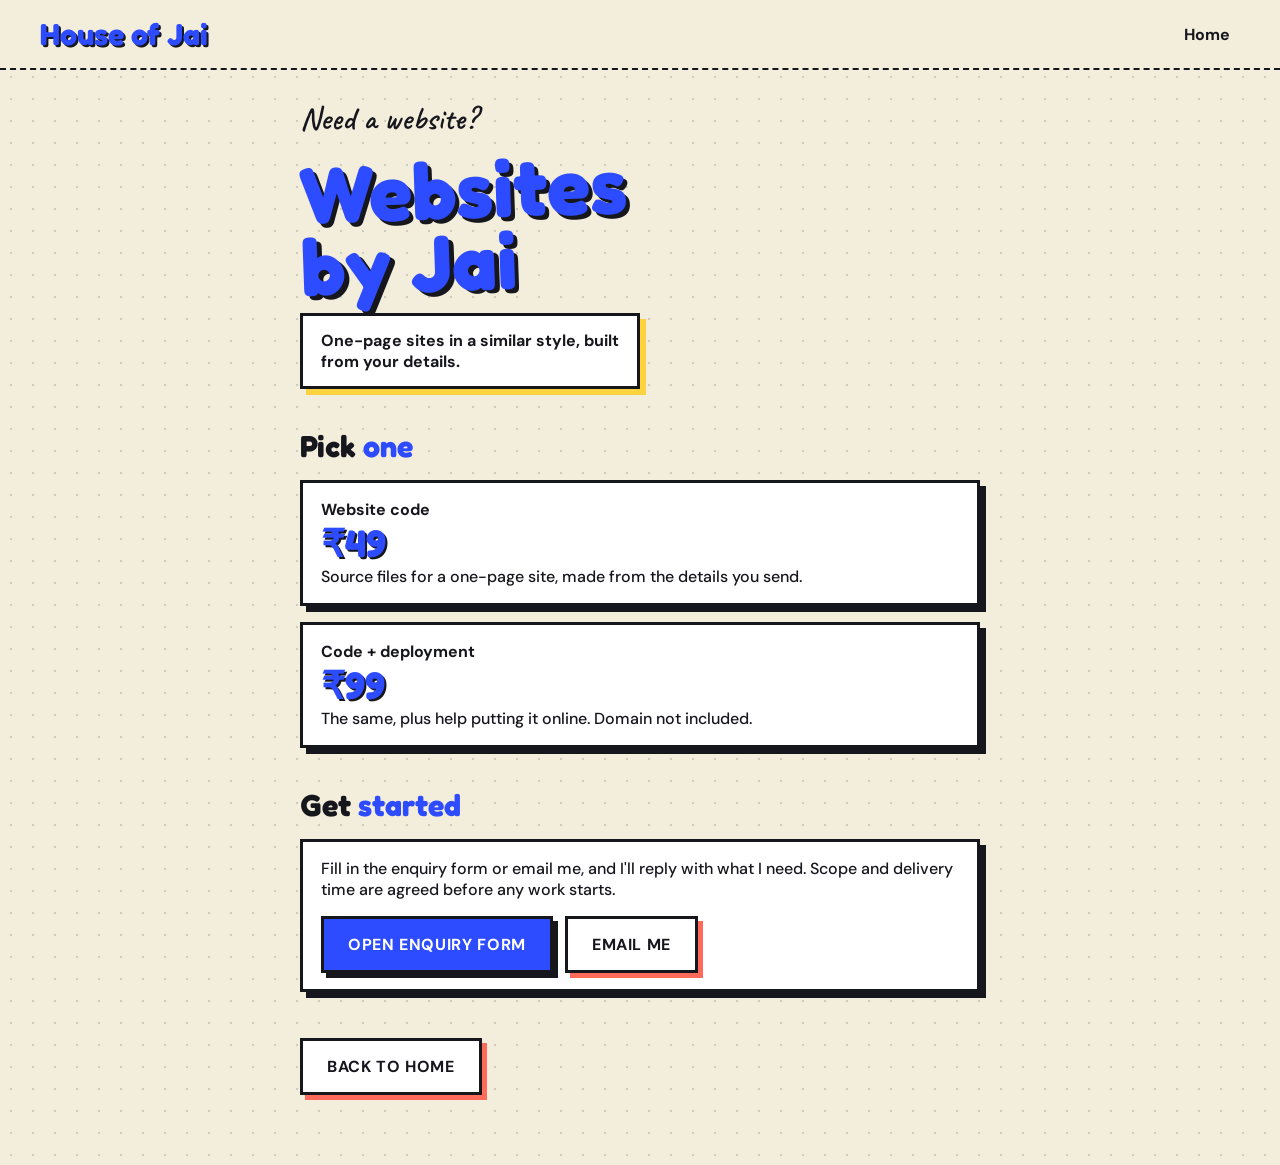
==== websites.html @ 2e7a486b "Update websites.html" ====
<!doctype html><html lang="en"><head><meta charset="utf-8"><meta name="viewport" content="width=device-width,initial-scale=1"><title>Websites by Jai - House of Jai</title><link rel="stylesheet" href="5-festival-v3.css"><meta name="description" content="One-page websites by Jai Pandey: website code or code plus deployment.">
<style>.sv{max-width:720px;margin:0 auto;padding:28px 20px 70px}.sv h1{font-family:Fredoka,sans-serif;font-weight:700;font-size:clamp(2.8rem,13vw,5rem);line-height:.9;color:var(--blue);text-shadow:4px 4px 0 var(--ink);transform:rotate(-2deg);margin:8px 0 22px}
.sv h2{font-family:Fredoka,sans-serif;font-weight:700;font-size:1.9rem;margin:38px 0 14px}.sv h2 span{color:var(--blue)}
.bx{background:#fff;border:3px solid var(--ink);box-shadow:6px 6px 0 var(--ink);padding:16px 18px;margin:16px 0}.pr{font-family:Fredoka,sans-serif;font-weight:700;font-size:2.4rem;color:var(--blue);text-shadow:2px 2px 0 var(--ink)}
.wn{background:var(--yellow);border:3px solid var(--ink);box-shadow:5px 5px 0 var(--ink);padding:12px 14px;font-weight:700;margin:0 0 20px}
.st{display:flex;gap:12px;margin:12px 0}.st i{flex:none;width:34px;height:34px;border:3px solid var(--ink);background:var(--mint);border-radius:50%;display:grid;place-items:center;font-style:normal;font-weight:700}
.off{display:block;text-align:center;font-weight:700;text-transform:uppercase;letter-spacing:.04em;padding:15px;border:3px solid var(--ink);background:#fff;box-shadow:5px 5px 0 var(--coral);opacity:.6;margin-top:14px}
.qr{text-align:center}.qr img{width:240px;max-width:80%;border:3px solid var(--ink);box-shadow:6px 6px 0 var(--coral)}.f{display:block;font-weight:700;margin:12px 0 4px}.in{border:3px solid var(--ink);background:#eee;min-height:46px}</style></head>
<body><div class="pf"><div class="pf-top"><span class="pf-logo">House of Jai</span><nav><a class="pf-navlink" href="index.html" style="text-decoration:none;display:inline-flex;align-items:center">Home</a></nav></div>
<main class="sv">
<div class="pf-hand">Need a website?</div><h1>Websites<br>by Jai</h1><div class="pf-chip">One-page sites in a similar style, built from your details.</div>
<h2>Pick <span>one</span></h2><div class="bx"><b>Website code</b><div class="pr">₹49</div>Source files for a one-page site, made from the details you send.</div><div class="bx"><b>Code + deployment</b><div class="pr">₹99</div>The same, plus help putting it online. Domain not included.</div>
<h2>Get <span>started</span></h2><div class="bx"><p style="margin:0">Fill in the enquiry form or email me, and I'll reply with what I need. Scope and delivery time are agreed before any work starts.</p><a class="pf-btn pf-solid" style="display:inline-block;text-decoration:none;margin-top:16px;margin-right:12px" href="https://docs.google.com/forms/d/e/1FAIpQLSc2fvC5vgpToCwSzCBA6NdEPaqjrE89Wc6Fj9NbVE1TQpoCww/viewform" target="_blank" rel="noopener noreferrer">Open enquiry form</a><a class="pf-btn pf-ghost" style="display:inline-block;text-decoration:none;margin-top:16px" href="mailto:jaipandey028@gmail.com?subject=Website%20enquiry">Email me</a></div>
<a class="pf-btn pf-ghost" style="display:inline-block;text-decoration:none;margin-top:30px" href="index.html">Back to home</a></main></div></body></html>
---- 5-festival-v3.css ----
@font-face{font-family:Caveat;font-weight:600;font-style:normal;font-display:swap;src:url("./assets/Caveat-600-P25GCNZB.woff2") format("woff2")}@font-face{font-family:DM Sans;font-weight:500;font-style:normal;font-display:swap;src:url("./assets/DMSans-500-X7UMQEPN.woff2") format("woff2")}@font-face{font-family:DM Sans;font-weight:700;font-style:normal;font-display:swap;src:url("./assets/DMSans-700-X7UMQEPN.woff2") format("woff2")}@font-face{font-family:Fredoka;font-weight:700;font-style:normal;font-display:swap;src:url("./assets/Fredoka-700-457OFEIL.woff2") format("woff2")}html,body,#root{margin:0;min-height:100%}:root{--cream:#f3eddc;--ink:#16161d;--blue:#2d4bff;--yellow:#ffd23f;--coral:#ff6b5a;--mint:#7be0b0}body{background:var(--cream)}.pf{font-family:DM Sans,system-ui,sans-serif;font-weight:500;color:var(--ink);background-color:var(--cream);background-image:radial-gradient(rgba(22,22,29,.16) 1.2px,transparent 1.2px);background-size:22px 22px;min-height:100vh;overflow-x:hidden}.pf *{box-sizing:border-box}.pf h1,.pf h2,.pf h3,.pf p{margin:0}.pf-hand{font-family:Caveat,cursive;font-weight:600;font-size:2rem}.pf-top{position:sticky;top:0;z-index:5;display:flex;align-items:center;justify-content:space-between;gap:12px;padding:10px 18px;background:var(--cream);border-bottom:2px dashed var(--ink)}.pf-logo{font-family:Fredoka,sans-serif;font-weight:700;font-size:1.7rem;color:var(--blue);text-shadow:2px 2px 0 var(--ink);transform:rotate(-3deg)}.pf-top nav{display:flex;flex-wrap:wrap;gap:0}.pf-navlink{font:inherit;font-weight:700;background:none;border:0;padding:10px;border-radius:99px;cursor:pointer;color:var(--ink);min-height:44px;white-space:nowrap}.pf-navlink:hover{background:var(--ink);color:var(--cream)}.pf-hero{max-width:1040px;margin:0 auto;padding:48px 20px 64px;display:grid;gap:36px;align-items:center}.pf-name{font-family:Fredoka,sans-serif;font-weight:700;line-height:.86;font-size:clamp(3.4rem,15vw,7rem);color:var(--blue);text-shadow:4px 4px 0 var(--ink);transform:rotate(-3deg);margin:14px 0 26px;display:flex;flex-direction:column;letter-spacing:.01em}.pf-name span:last-child{margin-left:8%}.pf-chip{display:inline-block;background:#fff;border:3px solid var(--ink);box-shadow:6px 6px 0 var(--yellow);padding:14px 18px;font-weight:700;max-width:280px}.pf-cta{display:flex;flex-wrap:wrap;gap:18px;margin:48px 0 18px}.pf-btn{font:inherit;font-weight:700;text-transform:uppercase;letter-spacing:.04em;padding:15px 24px;min-height:48px;border:3px solid var(--ink);cursor:pointer;transition:transform .12s,box-shadow .12s;transform:rotate(-1.2deg)}.pf-solid{background:var(--blue);color:#fff;box-shadow:5px 5px 0 var(--ink)}.pf-ghost{background:#fff;color:var(--ink);box-shadow:5px 5px 0 var(--coral);transform:rotate(1deg)}.pf-btn:hover{transform:translate(-2px,-2px) rotate(0);box-shadow:8px 8px 0 var(--ink)}.pf-btn:focus-visible,.pf-navlink:focus-visible{outline:3px solid var(--coral);outline-offset:2px}.pf-small{font-size:1.5rem;margin-left:40px}.pf-photo-wrap{position:relative;justify-self:center;width:min(78vw,340px)}.pf-photo{background:#fff;padding:12px 12px 40px;border:3px solid var(--ink);box-shadow:10px 10px 0 var(--ink);transform:rotate(3deg)}.pf-photo-in{aspect-ratio:4/5;background:repeating-linear-gradient(45deg,var(--yellow) 0 14px,#ffe27a 14px 28px);display:flex;flex-direction:column;align-items:center;justify-content:center;gap:6px;border:2px solid var(--ink)}.pf-photo-in b{font-family:Fredoka,sans-serif;font-size:5rem;color:var(--ink)}.pf-photo-in span{font-family:Caveat,cursive;font-size:1.5rem}.pf-star{position:absolute;font-style:normal;font-size:3rem;color:var(--coral);text-shadow:2px 2px 0 var(--ink)}.s1{top:-22px;left:-18px}.s2{bottom:-14px;right:-16px;color:var(--blue)}.pf-sec{max-width:1040px;margin:0 auto;padding:56px 20px;scroll-margin-top:70px}.pf-h{font-family:Fredoka,sans-serif;font-weight:700;font-size:clamp(2.2rem,8vw,3.6rem);line-height:1;margin-bottom:48px;padding-bottom:6px;transform:rotate(-1.5deg)}.pf-h em{font-style:normal;color:var(--blue);text-shadow:2px 2px 0 var(--ink);margin-left:.3em}.pf-card{background:#fff;border:3px solid var(--ink);box-shadow:6px 6px 0 var(--ink);padding:22px}.pf-about p{font-size:1.1rem;line-height:1.6;margin-bottom:14px;max-width:62ch}.pf-facts{display:grid;gap:12px;margin-top:20px}.pf-facts div{background:var(--cream);border:2px dashed var(--ink);padding:12px 14px;display:flex;flex-direction:column;gap:2px}.pf-facts b{font-size:.8rem;text-transform:uppercase;letter-spacing:.08em;color:var(--blue)}.pf-roles{list-style:none;margin:0;padding:0;display:grid;gap:20px}.pf-role{display:flex;gap:18px;align-items:flex-start;transform:rotate(var(--tilt))}.pf-num{font-family:Fredoka,sans-serif;font-weight:700;font-size:2rem;color:var(--coral);text-shadow:2px 2px 0 var(--ink)}.pf-role h3{font-family:Fredoka,sans-serif;font-size:1.3rem}.pf-org{color:var(--blue);font-weight:700;margin-top:2px}.pf-role p+p{margin-top:8px;line-height:1.5}.pf-grid{display:grid;gap:22px}.pf-proj h3{font-family:Fredoka,sans-serif;font-size:1.6rem;margin:14px 0 8px}.pf-proj p{line-height:1.55}.pf-proj-top{display:flex;justify-content:space-between;gap:8px}.pf-tag,.pf-status{font-size:.78rem;font-weight:700;text-transform:uppercase;letter-spacing:.08em;border:2px solid var(--ink);padding:4px 10px;border-radius:99px;background:#fff}.c-blue{box-shadow:6px 6px 0 var(--blue)}.c-yellow{box-shadow:6px 6px 0 var(--yellow)}.c-coral{box-shadow:6px 6px 0 var(--coral)}.c-mint{box-shadow:6px 6px 0 var(--mint)}.pf-skills{list-style:none;padding:0;margin:0;display:flex;flex-wrap:wrap;gap:14px}.pf-skills li{background:#fff;border:3px solid var(--ink);padding:10px 16px;font-weight:700;box-shadow:4px 4px 0 var(--yellow);transform:rotate(var(--tilt))}.pf-skills li:nth-child(3n){box-shadow:4px 4px 0 var(--coral)}.pf-skills li:nth-child(3n+1){box-shadow:4px 4px 0 var(--blue)}.pf-foot{margin-top:40px;border-top:3px solid var(--ink);padding:56px 20px 36px;text-align:center;background-color:#fff;background-image:repeating-linear-gradient(135deg,rgba(45,75,255,.07) 0 12px,transparent 12px 24px);scroll-margin-top:60px}.pf-foot-title{font-family:Fredoka,sans-serif;font-weight:700;font-size:2rem;color:var(--blue);text-shadow:2px 2px 0 var(--ink);display:flex;flex-direction:column;align-items:center;gap:4px}.pf-foot-title .pf-hand{color:var(--ink);text-shadow:none;font-size:1.7rem}.pf-contact{display:flex;flex-wrap:wrap;justify-content:center;gap:12px;margin:26px 0}.pf-todo{border:2px dashed var(--coral);padding:10px 16px;border-radius:99px;background:var(--cream)}.pf-copy{font-size:.9rem}@media(min-width:800px){.pf-hero{grid-template-columns:1.15fr .85fr;padding-top:72px}.pf-facts{grid-template-columns:repeat(3,1fr)}.pf-grid{grid-template-columns:1fr 1fr}.pf-grid>:nth-child(3):last-child{grid-column:span 2}.pf-roles{grid-template-columns:1fr 1fr}.pf-top{padding:12px 40px}}@media(max-width:520px){.pf-top{padding:8px 12px}.pf-small{margin-left:0}}.pf .pf-sub{font-family:Fredoka,sans-serif;font-size:1.3rem;margin:48px 0 18px}.pf-when{font-size:.85rem;font-weight:700;color:var(--coral);margin:2px 0 8px;text-transform:uppercase;letter-spacing:.05em}.pf-gap{margin-top:26px}.pf-list{list-style:none;padding:0;margin:0;display:grid;gap:10px}.pf-list li{background:#fff;border:2px solid var(--ink);padding:10px 14px;line-height:1.4}@media(min-width:800px){.pf-list{grid-template-columns:1fr 1fr}}.pf-roles{grid-template-columns:1fr}@media(min-width:800px){.pf-roles{grid-template-columns:1fr 1fr}}.pf-chip{max-width:340px}.pf-photo-in{touch-action:none}.pf-drag{cursor:grab;touch-action:none;user-select:none;transition:transform .5s cubic-bezier(.3,1.6,.5,1)}.pf-drag.is-on{cursor:grabbing;transition:none;z-index:4}.pf-photo-wrap .pf-star{font-style:normal}.pf-star.pf-drag{position:absolute}.pf-star{animation:pf-wiggle 3s ease-in-out infinite}.s2{animation-delay:-1.4s}.pf-photo{animation:pf-float 5s ease-in-out infinite}.pf-hint{position:absolute;right:-6px;top:-34px;font-size:1.4rem;transform:rotate(8deg);margin:0;animation:pf-wiggle 2.4s ease-in-out infinite}.pf-name span{display:inline-block;animation:pf-pop .8s cubic-bezier(.3,1.6,.5,1) both}.pf-name span:last-child{animation-delay:.15s}.pf-hero-text>*{animation:pf-rise .7s ease both}.pf-hero-text>:nth-child(3){animation-delay:.25s}.pf-hero-text>:nth-child(4){animation-delay:.35s}.pf-hero-text>:nth-child(5){animation-delay:.45s}.pf-ticker{overflow:hidden;border-block:3px solid var(--ink);background:var(--yellow);transform:rotate(-1deg);margin:6px -10px}.pf-track{display:flex;width:max-content;animation:pf-scroll 34s linear infinite}.pf-track span{font-family:Fredoka,sans-serif;font-weight:700;font-size:1.15rem;padding:12px 22px;white-space:nowrap}.pf-track i{font-style:normal;color:var(--blue);margin-left:22px}.rv{opacity:0;transform:translateY(26px) scale(.98);transition:opacity .6s ease,transform .6s cubic-bezier(.2,.9,.3,1.2)}.rv.in{opacity:1;transform:none}.pf-role.rv.in,.pf-skills li.rv.in{transform:rotate(var(--tilt))}.pf-card{transition:opacity .6s ease,transform .25s ease,box-shadow .25s ease}.pf-proj.in:hover,.pf-role.in:hover{transform:translate(-3px,-3px) rotate(0);box-shadow:10px 10px 0 var(--ink)}.pf-skills li{transition:transform .2s}.pf-skills li.in:hover{transform:translateY(-4px) rotate(0)}@keyframes pf-float{0%,to{transform:rotate(3deg) translateY(0)}50%{transform:rotate(1.5deg) translateY(-12px)}}@keyframes pf-wiggle{0%,to{rotate:-8deg}50%{rotate:12deg}}@keyframes pf-pop{0%{opacity:0;transform:translateY(40px) scale(.8) rotate(-6deg)}to{opacity:1;transform:none}}@keyframes pf-rise{0%{opacity:0;transform:translateY(18px)}to{opacity:1;transform:none}}@keyframes pf-scroll{to{transform:translate(-50%)}}@media(prefers-reduced-motion:reduce){.pf *,.pf-track{animation:none!important;transition:none!important}.rv{opacity:1;transform:none}}.pf-links{display:flex;flex-direction:column;gap:8px;margin-top:14px;align-items:flex-start}.pf-link{display:inline-flex;align-items:center;gap:6px;min-height:44px;padding:8px 14px;font-weight:700;color:var(--ink);background:var(--yellow);border:2px solid var(--ink);box-shadow:3px 3px 0 var(--ink);text-decoration:none;transition:transform .15s,box-shadow .15s}.pf-link:hover{transform:translate(-2px,-2px);box-shadow:5px 5px 0 var(--ink)}.pf-link:focus-visible{outline:3px solid var(--coral);outline-offset:2px}.pf-link-pill{border-radius:99px}.pf-prog{position:fixed;top:0;left:0;right:0;height:5px;background:linear-gradient(90deg,var(--blue),var(--coral),var(--yellow));transform-origin:0 50%;z-index:20}.pf-blob{position:fixed;border-radius:50%;filter:blur(40px);opacity:.35;z-index:0;pointer-events:none;animation:pf-drift 14s ease-in-out infinite}.b1{width:320px;height:320px;background:var(--yellow);top:12%;left:-90px}.b2{width:380px;height:380px;background:#9aa9ff;bottom:6%;right:-120px;animation-delay:-6s}.pf-top,.pf-hero,.pf-sec,.pf-ticker,.pf-counts,.pf-foot{position:relative;z-index:1}.pf-top{position:sticky}@keyframes pf-drift{0%,to{transform:translate(0)}50%{transform:translate(40px,-50px)}}button.pf-logo{background:none;border:0;cursor:pointer;padding:6px 10px;min-height:44px}.pf-iam{font-family:Fredoka,sans-serif;font-weight:700;font-size:1.5rem;margin-top:18px;min-height:2em}.pf-typer{color:var(--blue);border-bottom:3px solid var(--yellow)}.pf-caret{display:inline-block;width:3px;height:1.1em;background:var(--ink);margin-left:3px;vertical-align:-3px;animation:pf-blink .8s steps(1) infinite}@keyframes pf-blink{50%{opacity:0}}.pf-counts{max-width:1040px;margin:36px auto 0;padding:0 20px;display:grid;grid-template-columns:1fr 1fr;gap:16px}.pf-count{background:#fff;border:3px solid var(--ink);box-shadow:5px 5px 0 var(--coral);padding:16px;text-align:center}.pf-count b{display:block;font-family:Fredoka,sans-serif;font-size:3rem;line-height:1;color:var(--blue);text-shadow:2px 2px 0 var(--ink)}.pf-count span{font-weight:700;font-size:.9rem}@media(min-width:800px){.pf-counts{grid-template-columns:repeat(4,1fr)}}.pf-proj{transition:transform .2s ease-out,box-shadow .25s ease,opacity .6s ease;will-change:transform}.pf-more{font:inherit;font-weight:700;background:none;border:0;padding:10px 0;min-height:44px;cursor:pointer;color:var(--blue);text-decoration:underline;text-underline-offset:4px}.pf-more span{display:inline-block;transition:transform .25s}.pf-more span.up{transform:rotate(180deg)}.pf-reveal{display:grid;grid-template-rows:0fr;transition:grid-template-rows .4s ease}.pf-reveal.open{grid-template-rows:1fr}.pf-reveal>ul{overflow:hidden;margin:0;padding:0 0 0 20px;line-height:1.55}.pf-reveal.open>ul{padding-bottom:8px}.pf-conf{position:fixed;z-index:30;font-style:normal;font-size:1.6rem;pointer-events:none;animation:pf-conf 1.1s ease-out forwards;text-shadow:1px 1px 0 var(--ink)}@keyframes pf-conf{to{transform:translate(var(--dx),var(--dy)) rotate(360deg);opacity:0}}.pf .pf-sub{position:relative}.pf-hero-text>:nth-child(6){animation-delay:.55s}.pf-hero-text>*{animation-duration:.5s}.pf-logo-img{width:48px;height:48px;object-fit:cover;border:2px solid var(--ink);border-radius:10px;background:#fff;flex:none}.pf-role{display:flex;gap:14px;align-items:flex-start}.pf-cert{display:flex;gap:10px;align-items:center}.pf-cert .pf-logo-img{width:36px;height:36px;border-radius:8px}.pf-proj-top{align-items:center;gap:10px}.pf-proj-top .pf-logo-img{margin-right:auto}.pf-logo,.pf-name,.pf-btn,.pf-ghost,.pf-photo,.pf-h,.pf-role,.pf-skills li,.pf-ticker,.pf-role.rv.in,.pf-skills li.rv.in{transform:none}.pf-name span:last-child{margin-left:0}.pf-ticker{margin:6px 0}.pf-btn:hover{transform:translateY(-2px)}.pf-proj.in:hover,.pf-role.in:hover{transform:translateY(-3px)}.pf-skills li.in:hover{transform:translateY(-4px)}.pf-photo{animation:pf-bob 4.5s ease-in-out infinite}@keyframes pf-bob{0%,to{transform:translateY(0)}50%{transform:translateY(-8px)}}.pf-hero{align-items:center;justify-items:stretch}.pf-photo-wrap{margin:10px auto 18px}.pf-role .pf-logo-img,.pf-cert .pf-logo-img,.pf-proj-top .pf-logo-img{align-self:flex-start}.pf-cert{align-items:center}.pf-hint{top:-30px;right:4px;transform:none}.pf-proj-top{flex-wrap:wrap;justify-content:flex-start}.pf-proj-top .pf-logo-img{margin-right:0}.pf-tag,.pf-status{white-space:nowrap}.pf-chat,.pf-meet{max-width:640px}.pf-meet{margin-top:26px;display:grid;gap:12px}.pf-chat-note{font-size:.9rem;color:#4a4a55;line-height:1.4}.pf-chat-log{height:240px;overflow-y:auto;display:flex;flex-direction:column;gap:10px;margin:14px 0;padding:4px}.pf-msg{max-width:88%;padding:10px 14px;border:2px solid var(--ink);line-height:1.45;overflow-wrap:anywhere}.pf-msg.bot{align-self:flex-start;background:var(--cream)}.pf-msg.me{align-self:flex-end;background:var(--yellow)}.pf-chips{display:flex;flex-wrap:wrap;gap:8px;margin-bottom:12px}.pf-chipbtn{font:inherit;font-weight:700;font-size:.85rem;min-height:44px;padding:8px 14px;border:2px solid var(--ink);border-radius:99px;background:#fff;cursor:pointer}.pf-chipbtn:hover{background:var(--ink);color:var(--cream)}.pf-chat-form{display:flex;gap:10px}.pf-chat-form input,.pf-meet input{font:inherit;min-height:48px;padding:10px 12px;border:3px solid var(--ink);background:#fff;width:100%;min-width:0}.pf-chat-form .pf-btn{flex:none}.pf-meet label{display:grid;gap:4px;font-weight:700;font-size:.9rem}.pf-draft{background:var(--cream);border:2px dashed var(--ink);padding:12px;line-height:1.5;user-select:all}.pf-chat input:focus-visible,.pf-meet input:focus-visible,.pf-chipbtn:focus-visible{outline:3px solid var(--coral);outline-offset:2px}.pf-photo-wrap{width:min(70vw,270px)}.pf-photo-in.pf-has-photo{aspect-ratio:1/1;background:#fff;display:block;padding:0;overflow:hidden}.pf-has-photo img{display:block;width:100%;height:100%;object-fit:cover}.pf-vall{margin-top:14px}.pf-vall summary{cursor:pointer;display:inline-block;font-weight:700;padding:10px 16px;border:3px solid #111;border-radius:999px;background:#ffd43b;box-shadow:3px 3px #111;list-style:none}.pf-vall summary::-webkit-details-marker{display:none}.pf-vall[open] summary{margin-bottom:14px}.pf-vall .c{display:none}.pf-vall[open] .c{display:inline}.pf-vall[open] .o{display:none}.pf-board{display:grid;grid-template-columns:1fr;gap:22px}@media(min-width:760px){.pf-board{grid-template-columns:1fr 1fr}}.pf-sgroup{border:3px solid var(--ink);padding:18px 18px 20px;background:#fff}.pf-sgroup h4{margin:0 0 14px;font-family:Fredoka,DM Sans,sans-serif;font-size:26px;line-height:1.1}.sg-blue{box-shadow:8px 8px 0 var(--blue)}.sg-yellow{box-shadow:8px 8px 0 var(--yellow)}.sg-coral{box-shadow:8px 8px 0 var(--coral)}.sg-mint{box-shadow:8px 8px 0 var(--mint)}.sg-blue h4{color:var(--blue)}.pf-chips{display:flex;flex-wrap:wrap;gap:10px}.pf-chip2{position:relative;font:inherit;font-weight:700;color:var(--ink);background:var(--cream);border:2.5px solid var(--ink);border-radius:999px;padding:9px 16px;cursor:pointer;min-height:44px;transition:transform .1s ease-out,background-color .1s ease-out,box-shadow .1s ease-out}.sg-blue .pf-chip2:hover,.sg-blue .pf-chip2:focus-visible{background:var(--blue);color:#fff}.sg-yellow .pf-chip2:hover,.sg-yellow .pf-chip2:focus-visible{background:var(--yellow)}.sg-coral .pf-chip2:hover,.sg-coral .pf-chip2:focus-visible{background:var(--coral)}.sg-mint .pf-chip2:hover,.sg-mint .pf-chip2:focus-visible{background:var(--mint)}.pf-chip2:hover,.pf-chip2:focus-visible{transform:translateY(-3px) scale(1.05);box-shadow:0 4px 0 var(--ink);outline:none}.pf-chip2:focus-visible{outline:3px solid var(--ink);outline-offset:2px}.pf-chip2:active{transform:translateY(0) scale(.97);box-shadow:none}.pf-chip2:before,.pf-chip2:after{content:"\2605";position:absolute;top:-10px;font-size:14px;opacity:0;pointer-events:none;color:var(--ink)}.pf-chip2:before{left:12px}.pf-chip2:after{right:12px}.pf-chip2:hover:before,.pf-chip2:hover:after{animation:pf-spark .45s ease-out 1}.pf-chip2.pop:before,.pf-chip2.pop:after{animation:pf-spark .45s ease-out 1}@keyframes pf-spark{0%{opacity:0;transform:translateY(6px) scale(.4) rotate(0)}25%{opacity:1}to{opacity:0;transform:translateY(-14px) scale(1.2) rotate(90deg)}}@media(prefers-reduced-motion:reduce){.pf .pf-chip2{transition:none!important}.pf .pf-chip2:hover,.pf .pf-chip2:focus-visible{transform:none;box-shadow:0 0 0 3px var(--ink)}.pf .pf-chip2:before,.pf .pf-chip2:after{display:none}}.pf-name{text-shadow:1px 1px 0 var(--ink),2px 2px 0 var(--ink),3px 3px 0 var(--ink),4px 4px 0 var(--ink),5px 5px 0 var(--ink),6px 6px 0 var(--ink),10px 14px 18px rgba(22,22,29,.35)}.pf-photo{animation:pf-bob 4.5s ease-in-out infinite;box-shadow:8px 8px 0 var(--ink),16px 20px 28px -8px #16161d73}@keyframes pf-bob{0%,to{translate:0 0}50%{translate:0 -8px}}.pf-card,.pf-sgroup{box-shadow:6px 6px 0 var(--ink),14px 18px 26px -10px #16161d59}.pf-sgroup.sg-blue{box-shadow:8px 8px 0 var(--blue),16px 20px 26px -10px #16161d59}.pf-sgroup.sg-yellow{box-shadow:8px 8px 0 var(--yellow),16px 20px 26px -10px #16161d59}.pf-sgroup.sg-coral{box-shadow:8px 8px 0 var(--coral),16px 20px 26px -10px #16161d59}.pf-sgroup.sg-mint{box-shadow:8px 8px 0 var(--mint),16px 20px 26px -10px #16161d59}.pf .pf-sgroup.rv.in,.pf .pf-role.rv.in,.pf .pf-about.rv.in{transform:perspective(900px) rotateX(var(--rx, 0deg)) rotateY(var(--ry, 0deg));transform-style:preserve-3d;transition:transform .12s ease-out,box-shadow .2s ease}.pf-chip2{box-shadow:0 3px 0 var(--ink);transform:translateZ(18px)}.pf-chip2:hover,.pf-chip2:focus-visible{transform:translateZ(40px) translateY(-4px) scale(1.07);box-shadow:0 8px 0 var(--ink),0 16px 18px -6px #16161d66}.pf-chip2:active{transform:translateZ(10px) translateY(2px) scale(.97);box-shadow:0 1px 0 var(--ink)}.pf-chip2:before,.pf-chip2:after{font-size:18px}@media(prefers-reduced-motion:reduce){.pf .pf-photo{animation:none}.pf .pf-chip2,.pf .pf-chip2:hover,.pf .pf-chip2:focus-visible,.pf .pf-chip2:active{transform:none}.pf .pf-sgroup.rv.in,.pf .pf-role.rv.in,.pf .pf-about.rv.in{transform:none}}.pf-chip2,.pf-sgroup h4{user-select:none;-webkit-user-select:none}:root[data-theme=diwali]{--cream:#fff1d1;--blue:#9b1c3b;--yellow:#ffb703;--coral:#ff7a1a;--mint:#1fb59a;--ink:#2a1209}:root[data-theme=diwali] .pf{background-image:radial-gradient(rgba(180,90,10,.2) 1.2px,transparent 1.2px),radial-gradient(ellipse at 85% 8%,rgba(255,183,3,.35),transparent 45%),radial-gradient(ellipse at 10% 40%,rgba(255,122,26,.18),transparent 50%);background-size:22px 22px,auto,auto}:root[data-theme=diwali] .pf-foot{background-image:repeating-linear-gradient(135deg,rgba(255,122,26,.12) 0 12px,transparent 12px 24px)}.pf-lights{display:flex;justify-content:space-between;padding:0 10px;height:26px;border-bottom:2px solid rgba(42,18,9,.25);background:linear-gradient(var(--cream),rgba(255,241,209,0));overflow:hidden}.pf-lights i{width:10px;height:14px;margin-top:4px;border-radius:50% 50% 55% 55%;background:var(--yellow);box-shadow:0 0 8px 3px #ffb703b3;animation:pf-bulb 3.6s ease-in-out infinite;position:relative}.pf-lights i:nth-child(3n){background:var(--coral);box-shadow:0 0 8px 3px #ff7a1a99}.pf-lights i:nth-child(3n+1){background:#ff4d6d;box-shadow:0 0 8px 3px #ff4d6d80}.pf-lights i:before{content:"";position:absolute;left:50%;top:-4px;width:4px;height:4px;margin-left:-2px;background:var(--ink)}@keyframes pf-bulb{0%,to{opacity:.78}50%{opacity:1}}.pf-diya{width:74px;height:auto;display:block;overflow:visible}.pf-diya.sm{width:52px}.pf-bowl{fill:#c2410c;stroke:var(--ink);stroke-width:3;stroke-linejoin:round}.pf-rim{fill:none;stroke:var(--yellow);stroke-width:3;stroke-linecap:round}.pf-flame{fill:var(--yellow);stroke:var(--ink);stroke-width:2.5;stroke-linejoin:round;transform-origin:32px 24px;animation:pf-flick 2.6s ease-in-out infinite}.pf-flame-in{fill:#fff6c9;transform-origin:32px 23px;animation:pf-flick 2.6s ease-in-out infinite}.pf-glow{fill:#ffb70359;filter:blur(5px);animation:pf-bulb 2.6s ease-in-out infinite}@keyframes pf-flick{0%,to{transform:scale(1) rotate(0)}35%{transform:scale(.96,1.05) rotate(-2deg)}70%{transform:scale(1.03,.97) rotate(2deg)}}.pf-diyas{position:absolute;left:-26px;bottom:-34px;display:flex;align-items:flex-end;gap:6px;z-index:3;pointer-events:none}.pf-foot-diyas{display:flex;justify-content:center;align-items:flex-end;gap:14px;margin-bottom:8px}.pf-shubh{color:#c2410c;margin:0 0 10px}@media(prefers-reduced-motion:reduce){.pf .pf-flame,.pf .pf-flame-in,.pf .pf-glow,.pf .pf-lights i{animation:none}}.pf-burger{display:none;width:48px;height:48px;padding:0;flex-direction:column;align-items:center;justify-content:center;gap:5px;background:var(--cream);border:3px solid var(--ink);border-radius:12px;box-shadow:3px 3px 0 var(--ink);cursor:pointer}.pf-burger i{display:block;width:22px;height:3px;border-radius:2px;background:var(--ink)}.pf-burger:focus-visible{outline:3px solid var(--coral);outline-offset:2px}@media(max-width:799px){.pf-burger{display:flex}.pf-top nav{display:none;position:absolute;top:calc(100% + 2px);right:12px;width:min(240px,calc(100vw - 24px));flex-direction:column;padding:8px;background:var(--cream);border:3px solid var(--ink);border-radius:14px;box-shadow:5px 5px 0 var(--ink)}.pf-top nav.open{display:flex}.pf-top nav .pf-navlink{text-align:left;border-radius:10px;padding:12px 14px;width:100%}}.pf .pf-top{z-index:30}.pf-lights{z-index:29}.pf .pf-hero-text .pf-hand{margin-bottom:18px}.pf .pf-hero-text .pf-name{margin:22px 0 44px}.pf .pf-hero-text .pf-chip{margin-bottom:8px}.pf .pf-hero-text .pf-iam{margin-top:36px;min-height:1.6em}.pf .pf-hero-text .pf-cta{margin:44px 0 18px;gap:20px}.pf-game{position:relative}.pf-gstar{position:absolute;z-index:3;font-style:normal;font-size:2.2rem;line-height:1;color:var(--gold, #f5b82e);text-shadow:2px 2px 0 var(--ink);transition:left 1.4s ease,top 1.4s ease;animation:pf-gfloat 3.4s ease-in-out infinite;pointer-events:none}@keyframes pf-gfloat{0%,to{margin-top:0}50%{margin-top:-8px}}.pf-plus{position:absolute;z-index:6;font-family:Fredoka,sans-serif;font-size:1.5rem;color:var(--ink);text-shadow:1px 1px 0 #fff;pointer-events:none;animation:pf-plusup .9s ease-out forwards}@keyframes pf-plusup{0%{opacity:1;transform:translateY(0)}to{opacity:0;transform:translateY(-46px)}}.pf-score{position:absolute;left:50%;bottom:-44px;transform:translate(-50%);margin:0;font-size:1.7rem;white-space:nowrap;background:#fff;border:3px solid var(--ink);border-radius:12px;box-shadow:3px 3px 0 var(--ink);padding:0 14px}.pf-photo-wrap{margin-bottom:56px}.pf-cookie{position:relative;z-index:2;max-width:1040px;margin:16px auto 0;width:calc(100% - 32px);display:flex;flex-wrap:wrap;align-items:center;gap:14px;padding:14px 18px;background:#fff;border:3px solid var(--ink);border-radius:14px;box-shadow:5px 5px 0 var(--ink)}.pf-cookie p{margin:0;flex:1 1 260px;line-height:1.45}.pf-cookie-btns{display:flex;gap:12px}.pf-cookie-btns .pf-btn{min-height:44px;padding:10px 20px}@media(prefers-reduced-motion:reduce){.pf .pf-gstar,.pf .pf-plus{animation:none;transition:none}}.pf .pf-score{left:auto;right:4px;transform:none;bottom:-46px}.pf .pf-catch{position:absolute;left:0;right:0;bottom:-84px;margin:0;text-align:center;font-size:1.25rem;opacity:.85}.pf .pf-photo-wrap{margin-bottom:92px}.pf .pf-cover{display:block;width:min(100%,240px);height:auto;aspect-ratio:2 / 3;margin:6px 0 16px;border:3px solid var(--ink);border-radius:6px;box-shadow:6px 6px 0 var(--ink),12px 14px 18px #2a12094d;background:#fff}.pf #books .pf-grid{align-items:start}.pf .pf-logo{font-size:1.45rem;white-space:nowrap;line-height:1.1}@media(min-width:800px){.pf .pf-logo{font-size:1.9rem}}@media(max-width:360px){.pf .pf-logo{font-size:1.2rem}}:root[data-theme=christmas]{--cream:#f5f9f4;--blue:#b3122a;--yellow:#f6c945;--coral:#1e7a46;--mint:#8ed1a0;--ink:#13261b}:root[data-theme=christmas] .pf{background-image:radial-gradient(rgba(30,122,70,.18) 1.2px,transparent 1.2px),radial-gradient(ellipse at 85% 8%,rgba(179,18,42,.14),transparent 45%),radial-gradient(ellipse at 10% 40%,rgba(30,122,70,.14),transparent 50%);background-size:22px 22px,auto,auto}:root[data-theme=christmas] .pf-foot{background-image:repeating-linear-gradient(135deg,#b3122a1a 0 12px,#1e7a461a 12px 24px)}:root[data-theme=christmas] .pf-lights i{background:#e63946;box-shadow:0 0 8px 3px #e6394699}:root[data-theme=christmas] .pf-lights i:nth-child(3n){background:#2fa05f;box-shadow:0 0 8px 3px #2fa05f99}:root[data-theme=christmas] .pf-lights i:nth-child(3n+1){background:var(--yellow);box-shadow:0 0 8px 3px #f6c945b3}:root[data-theme=christmas] .pf-shubh{color:#b3122a}.pf-tree{width:62px;height:auto;display:block;overflow:visible}.pf-tree.sm{width:44px}.pf-tleaf{fill:#1e7a46;stroke:var(--ink);stroke-width:2.5;stroke-linejoin:round}.pf-ttrunk{fill:#7a4a21;stroke:var(--ink);stroke-width:2.5}.pf-tstar{fill:var(--yellow);stroke:var(--ink);stroke-width:2;stroke-linejoin:round;animation:pf-bulb 2.6s ease-in-out infinite}.pf-tb1{fill:#e63946;stroke:var(--ink);stroke-width:1.5}.pf-tb2{fill:var(--yellow);stroke:var(--ink);stroke-width:1.5}.pf-snow{position:fixed;inset:0;z-index:40;pointer-events:none;overflow:hidden}.pf-snow i{position:absolute;top:-24px;font-style:normal;color:#fff;text-shadow:0 0 3px rgba(19,38,27,.55),0 0 1px rgba(19,38,27,.8);animation:pf-fall linear infinite;opacity:.9}@keyframes pf-fall{0%{transform:translateY(-6vh) translate(0) rotate(0)}50%{transform:translateY(55vh) translate(18px) rotate(180deg)}to{transform:translateY(112vh) translate(-8px) rotate(360deg)}}@media(prefers-reduced-motion:reduce){.pf .pf-snow i,.pf .pf-tstar{animation:none}.pf-snow i{top:10%}}:root[data-theme=birthday]{--cream:#fff6fb;--blue:#7a3cff;--yellow:#ffc233;--coral:#ff4d8d;--mint:#7fe0c3;--ink:#2a1233}:root[data-theme=birthday] .pf{background-image:radial-gradient(rgba(255,77,141,.18) 1.2px,transparent 1.2px),radial-gradient(ellipse at 85% 8%,rgba(122,60,255,.14),transparent 45%),radial-gradient(ellipse at 10% 40%,rgba(255,194,51,.18),transparent 50%);background-size:22px 22px,auto,auto}:root[data-theme=birthday] .pf-foot{background-image:repeating-linear-gradient(135deg,#ff4d8d1a 0 12px,#7a3cff1a 12px 24px)}:root[data-theme=birthday] .pf-lights i{background:#ff4d8d;box-shadow:0 0 8px 3px #ff4d8d8c}:root[data-theme=birthday] .pf-lights i:nth-child(3n){background:#3fa7ff;box-shadow:0 0 8px 3px #3fa7ff8c}:root[data-theme=birthday] .pf-lights i:nth-child(3n+1){background:var(--yellow);box-shadow:0 0 8px 3px #ffc233b3}:root[data-theme=birthday] .pf-shubh{color:#7a3cff}.pf-balloon{width:46px;height:auto;display:block;overflow:visible}.pf-balloon.sm{width:36px}.pf-confetti i{color:#ff4d8d;text-shadow:none;opacity:.95}.pf-confetti i:nth-child(4n+1){color:#ffc233}.pf-confetti i:nth-child(4n+2){color:#3fa7ff}.pf-confetti i:nth-child(4n+3){color:#7a3cff}.pf-confetti i{opacity:.8}@media(prefers-reduced-motion:reduce){.pf-confetti{display:none}}.hj-badge{position:fixed;right:max(12px,env(safe-area-inset-right));bottom:max(12px,env(safe-area-inset-bottom));z-index:40;display:inline-flex;align-items:center;justify-content:center;text-decoration:none;min-height:44px;padding:11px 18px;font-size:.85rem;transform:rotate(-1.2deg);transition:opacity .15s,transform .15s,box-shadow .15s}.hj-badge:hover{transform:rotate(-1.2deg) translate(2px,2px);box-shadow:3px 3px 0 var(--ink)}.hj-badge:focus-visible{outline:3px solid var(--yellow);outline-offset:3px}.hj-badge.hj-yield{opacity:0;pointer-events:none;transform:translateY(10px) rotate(-1.2deg)}@media print{.hj-badge{display:none}}
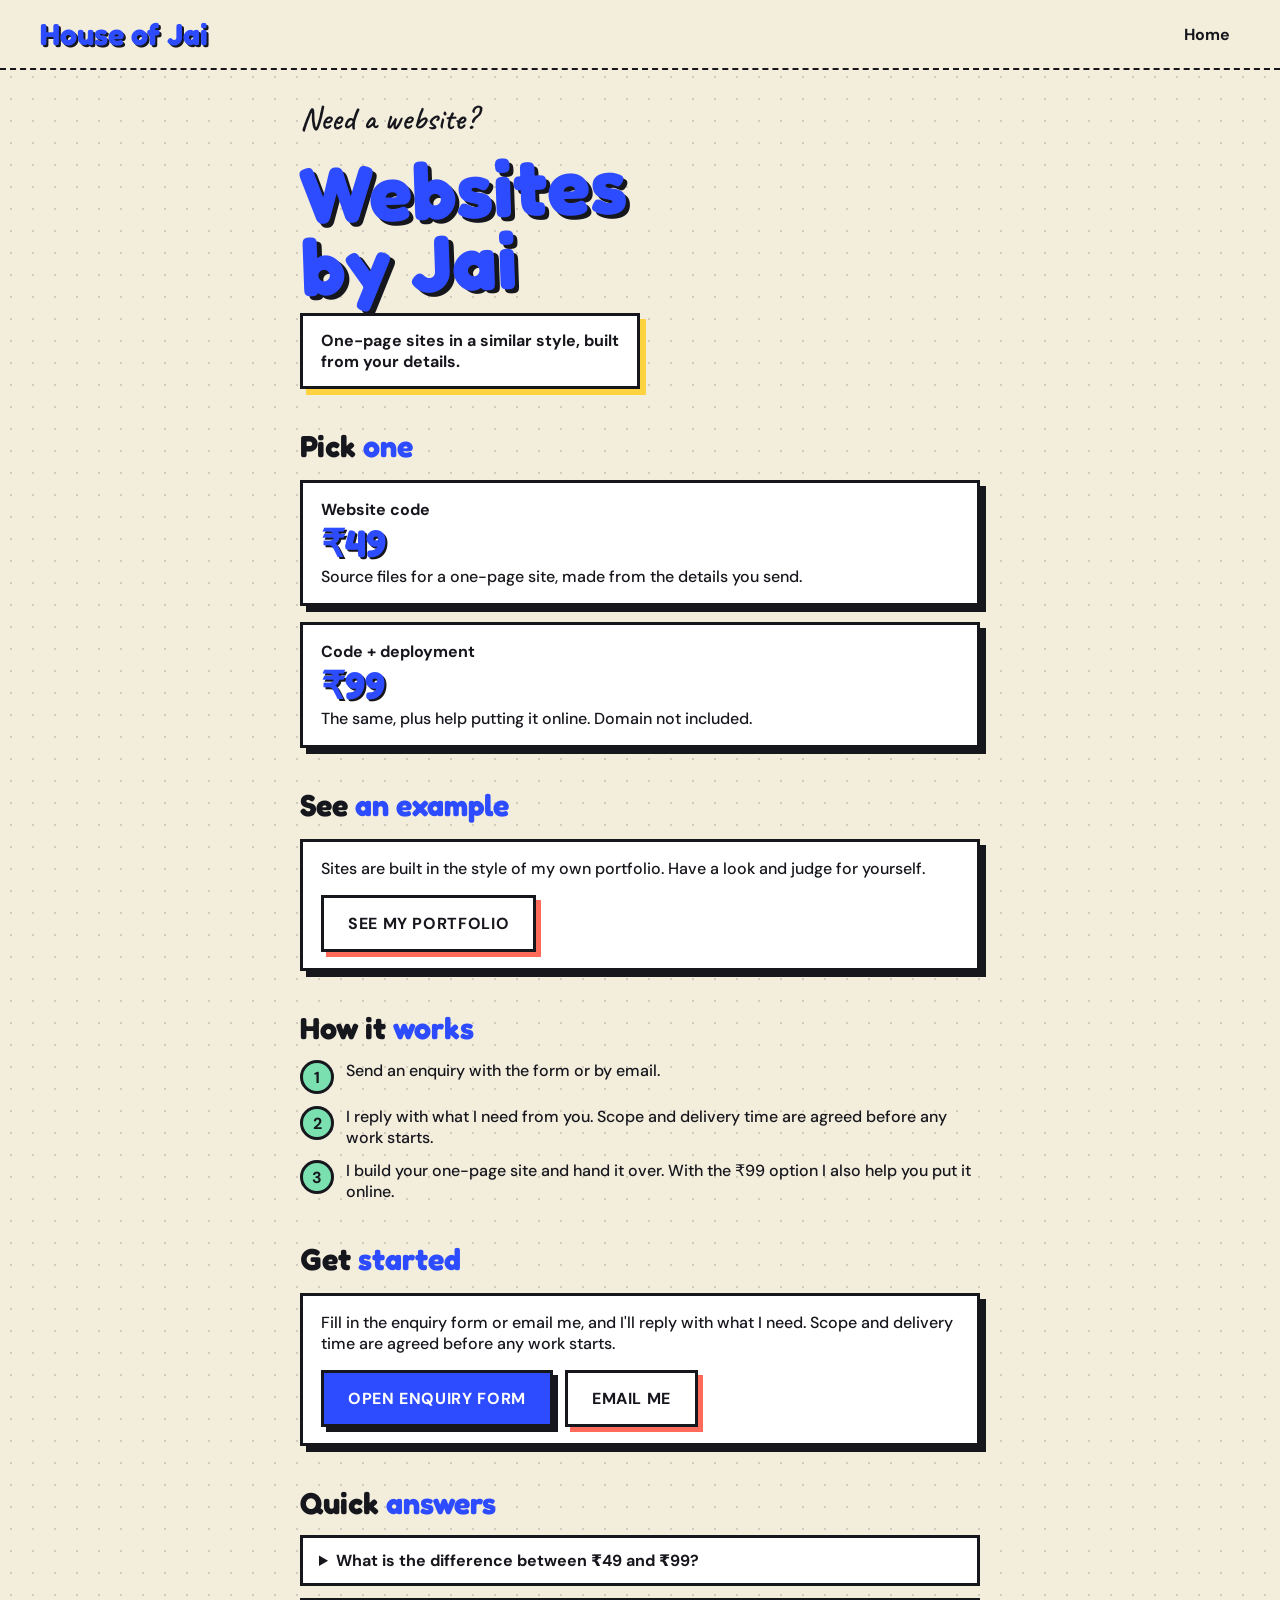
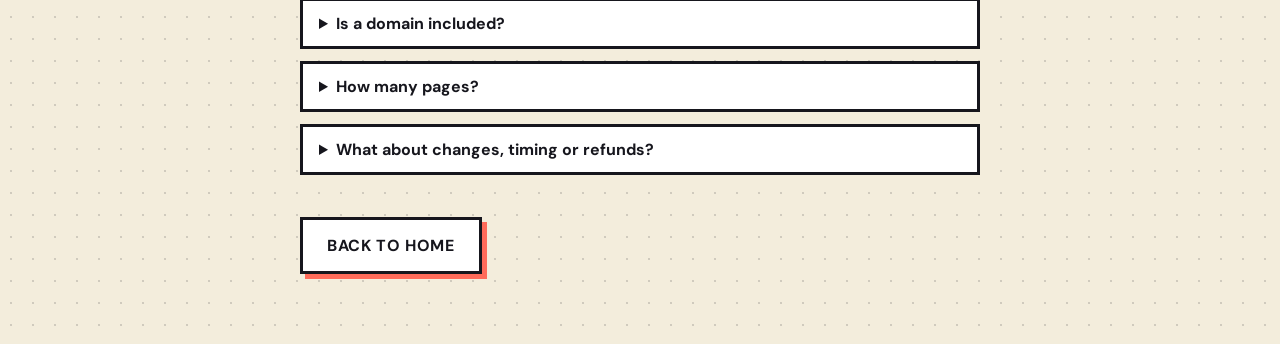
==== commit 9a72176e: "Update websites.html" ====
--- a/websites.html
+++ b/websites.html
@@ -1,14 +1,21 @@
-<!doctype html><html lang="en"><head><meta charset="utf-8"><meta name="viewport" content="width=device-width,initial-scale=1"><title>Websites by Jai - House of Jai</title><link rel="stylesheet" href="5-festival-v3.css"><meta name="description" content="One-page websites by Jai Pandey: website code or code plus deployment.">
+<!doctype html><html lang="en"><head><meta charset="utf-8"><meta name="viewport" content="width=device-width,initial-scale=1"><title>Websites by Jai - House of Jai</title><link rel="stylesheet" href="1-festival-v4.css"><meta name="description" content="One-page websites by Jai Pandey: website code or code plus deployment.">
 <style>.sv{max-width:720px;margin:0 auto;padding:28px 20px 70px}.sv h1{font-family:Fredoka,sans-serif;font-weight:700;font-size:clamp(2.8rem,13vw,5rem);line-height:.9;color:var(--blue);text-shadow:4px 4px 0 var(--ink);transform:rotate(-2deg);margin:8px 0 22px}
 .sv h2{font-family:Fredoka,sans-serif;font-weight:700;font-size:1.9rem;margin:38px 0 14px}.sv h2 span{color:var(--blue)}
 .bx{background:#fff;border:3px solid var(--ink);box-shadow:6px 6px 0 var(--ink);padding:16px 18px;margin:16px 0}.pr{font-family:Fredoka,sans-serif;font-weight:700;font-size:2.4rem;color:var(--blue);text-shadow:2px 2px 0 var(--ink)}
 .wn{background:var(--yellow);border:3px solid var(--ink);box-shadow:5px 5px 0 var(--ink);padding:12px 14px;font-weight:700;margin:0 0 20px}
 .st{display:flex;gap:12px;margin:12px 0}.st i{flex:none;width:34px;height:34px;border:3px solid var(--ink);background:var(--mint);border-radius:50%;display:grid;place-items:center;font-style:normal;font-weight:700}
 .off{display:block;text-align:center;font-weight:700;text-transform:uppercase;letter-spacing:.04em;padding:15px;border:3px solid var(--ink);background:#fff;box-shadow:5px 5px 0 var(--coral);opacity:.6;margin-top:14px}
-.qr{text-align:center}.qr img{width:240px;max-width:80%;border:3px solid var(--ink);box-shadow:6px 6px 0 var(--coral)}.f{display:block;font-weight:700;margin:12px 0 4px}.in{border:3px solid var(--ink);background:#eee;min-height:46px}</style></head>
+.qr{text-align:center}.qr img{width:240px;max-width:80%;border:3px solid var(--ink);box-shadow:6px 6px 0 var(--coral)}.f{display:block;font-weight:700;margin:12px 0 4px}.in{border:3px solid var(--ink);background:#eee;min-height:46px}.fq{border:3px solid var(--ink);background:#fff;margin:12px 0;padding:12px 16px}.fq summary{font-weight:700;cursor:pointer}.fq p{margin:10px 0 0}</style><link rel="icon" type="image/png" href="1-favicon.png"></head>
 <body><div class="pf"><div class="pf-top"><span class="pf-logo">House of Jai</span><nav><a class="pf-navlink" href="index.html" style="text-decoration:none;display:inline-flex;align-items:center">Home</a></nav></div>
 <main class="sv">
 <div class="pf-hand">Need a website?</div><h1>Websites<br>by Jai</h1><div class="pf-chip">One-page sites in a similar style, built from your details.</div>
 <h2>Pick <span>one</span></h2><div class="bx"><b>Website code</b><div class="pr">₹49</div>Source files for a one-page site, made from the details you send.</div><div class="bx"><b>Code + deployment</b><div class="pr">₹99</div>The same, plus help putting it online. Domain not included.</div>
+<h2>See <span>an example</span></h2><div class="bx"><p style="margin:0">Sites are built in the style of my own portfolio. Have a look and judge for yourself.</p><a class="pf-btn pf-ghost" style="display:inline-block;text-decoration:none;margin-top:16px" href="index.html">See my portfolio</a></div>
+<h2>How it <span>works</span></h2><div class="st"><i>1</i><div>Send an enquiry with the form or by email.</div></div><div class="st"><i>2</i><div>I reply with what I need from you. Scope and delivery time are agreed before any work starts.</div></div><div class="st"><i>3</i><div>I build your one-page site and hand it over. With the &#8377;99 option I also help you put it online.</div></div>
 <h2>Get <span>started</span></h2><div class="bx"><p style="margin:0">Fill in the enquiry form or email me, and I'll reply with what I need. Scope and delivery time are agreed before any work starts.</p><a class="pf-btn pf-solid" style="display:inline-block;text-decoration:none;margin-top:16px;margin-right:12px" href="https://docs.google.com/forms/d/e/1FAIpQLSc2fvC5vgpToCwSzCBA6NdEPaqjrE89Wc6Fj9NbVE1TQpoCww/viewform" target="_blank" rel="noopener noreferrer">Open enquiry form</a><a class="pf-btn pf-ghost" style="display:inline-block;text-decoration:none;margin-top:16px" href="mailto:jaipandey028@gmail.com?subject=Website%20enquiry">Email me</a></div>
+<h2>Quick <span>answers</span></h2>
+<details class="fq"><summary>What is the difference between &#8377;49 and &#8377;99?</summary><p>&#8377;49 is the source files. &#8377;99 is the same, plus help putting the site online.</p></details>
+<details class="fq"><summary>Is a domain included?</summary><p>No. Domain is not included in either option.</p></details>
+<details class="fq"><summary>How many pages?</summary><p>One page. These are one-page sites.</p></details>
+<details class="fq"><summary>What about changes, timing or refunds?</summary><p>Not listed on this page yet. Ask in your enquiry before any work starts.</p></details>
 <a class="pf-btn pf-ghost" style="display:inline-block;text-decoration:none;margin-top:30px" href="index.html">Back to home</a></main></div></body></html>
--- a/1-festival-v4.css
+++ b/1-festival-v4.css
@@ -0,0 +1 @@
+@font-face{font-family:Caveat;font-weight:600;font-style:normal;font-display:swap;src:url("./assets/Caveat-600-P25GCNZB.woff2") format("woff2")}@font-face{font-family:DM Sans;font-weight:500;font-style:normal;font-display:swap;src:url("./assets/DMSans-500-X7UMQEPN.woff2") format("woff2")}@font-face{font-family:DM Sans;font-weight:700;font-style:normal;font-display:swap;src:url("./assets/DMSans-700-X7UMQEPN.woff2") format("woff2")}@font-face{font-family:Fredoka;font-weight:700;font-style:normal;font-display:swap;src:url("./assets/Fredoka-700-457OFEIL.woff2") format("woff2")}html,body,#root{margin:0;min-height:100%}:root{--cream:#f3eddc;--ink:#16161d;--blue:#2d4bff;--yellow:#ffd23f;--coral:#ff6b5a;--mint:#7be0b0}body{background:var(--cream)}.pf{font-family:DM Sans,system-ui,sans-serif;font-weight:500;color:var(--ink);background-color:var(--cream);background-image:radial-gradient(rgba(22,22,29,.16) 1.2px,transparent 1.2px);background-size:22px 22px;min-height:100vh;overflow-x:hidden}.pf *{box-sizing:border-box}.pf h1,.pf h2,.pf h3,.pf p{margin:0}.pf-hand{font-family:Caveat,cursive;font-weight:600;font-size:2rem}.pf-top{position:sticky;top:0;z-index:5;display:flex;align-items:center;justify-content:space-between;gap:12px;padding:10px 18px;background:var(--cream);border-bottom:2px dashed var(--ink)}.pf-logo{font-family:Fredoka,sans-serif;font-weight:700;font-size:1.7rem;color:var(--blue);text-shadow:2px 2px 0 var(--ink);transform:rotate(-3deg)}.pf-top nav{display:flex;flex-wrap:wrap;gap:0}.pf-navlink{font:inherit;font-weight:700;background:none;border:0;padding:10px;border-radius:99px;cursor:pointer;color:var(--ink);min-height:44px;white-space:nowrap}.pf-navlink:hover{background:var(--ink);color:var(--cream)}.pf-hero{max-width:1040px;margin:0 auto;padding:48px 20px 64px;display:grid;gap:36px;align-items:center}.pf-name{font-family:Fredoka,sans-serif;font-weight:700;line-height:.86;font-size:clamp(3.4rem,15vw,7rem);color:var(--blue);text-shadow:4px 4px 0 var(--ink);transform:rotate(-3deg);margin:14px 0 26px;display:flex;flex-direction:column;letter-spacing:.01em}.pf-name span:last-child{margin-left:8%}.pf-chip{display:inline-block;background:#fff;border:3px solid var(--ink);box-shadow:6px 6px 0 var(--yellow);padding:14px 18px;font-weight:700;max-width:280px}.pf-cta{display:flex;flex-wrap:wrap;gap:18px;margin:48px 0 18px}.pf-btn{font:inherit;font-weight:700;text-transform:uppercase;letter-spacing:.04em;padding:15px 24px;min-height:48px;border:3px solid var(--ink);cursor:pointer;transition:transform .12s,box-shadow .12s;transform:rotate(-1.2deg)}.pf-solid{background:var(--blue);color:#fff;box-shadow:5px 5px 0 var(--ink)}.pf-ghost{background:#fff;color:var(--ink);box-shadow:5px 5px 0 var(--coral);transform:rotate(1deg)}.pf-btn:hover{transform:translate(-2px,-2px) rotate(0);box-shadow:8px 8px 0 var(--ink)}.pf-btn:focus-visible,.pf-navlink:focus-visible{outline:3px solid var(--coral);outline-offset:2px}.pf-small{font-size:1.5rem;margin-left:40px}.pf-photo-wrap{position:relative;justify-self:center;width:min(78vw,340px)}.pf-photo{background:#fff;padding:12px 12px 40px;border:3px solid var(--ink);box-shadow:10px 10px 0 var(--ink);transform:rotate(3deg)}.pf-photo-in{aspect-ratio:4/5;background:repeating-linear-gradient(45deg,var(--yellow) 0 14px,#ffe27a 14px 28px);display:flex;flex-direction:column;align-items:center;justify-content:center;gap:6px;border:2px solid var(--ink)}.pf-photo-in b{font-family:Fredoka,sans-serif;font-size:5rem;color:var(--ink)}.pf-photo-in span{font-family:Caveat,cursive;font-size:1.5rem}.pf-star{position:absolute;font-style:normal;font-size:3rem;color:var(--coral);text-shadow:2px 2px 0 var(--ink)}.s1{top:-22px;left:-18px}.s2{bottom:-14px;right:-16px;color:var(--blue)}.pf-sec{max-width:1040px;margin:0 auto;padding:56px 20px;scroll-margin-top:70px}.pf-h{font-family:Fredoka,sans-serif;font-weight:700;font-size:clamp(2.2rem,8vw,3.6rem);line-height:1;margin-bottom:48px;padding-bottom:6px;transform:rotate(-1.5deg)}.pf-h em{font-style:normal;color:var(--blue);text-shadow:2px 2px 0 var(--ink);margin-left:.3em}.pf-card{background:#fff;border:3px solid var(--ink);box-shadow:6px 6px 0 var(--ink);padding:22px}.pf-about p{font-size:1.1rem;line-height:1.6;margin-bottom:14px;max-width:62ch}.pf-facts{display:grid;gap:12px;margin-top:20px}.pf-facts div{background:var(--cream);border:2px dashed var(--ink);padding:12px 14px;display:flex;flex-direction:column;gap:2px}.pf-facts b{font-size:.8rem;text-transform:uppercase;letter-spacing:.08em;color:var(--blue)}.pf-roles{list-style:none;margin:0;padding:0;display:grid;gap:20px}.pf-role{display:flex;gap:18px;align-items:flex-start;transform:rotate(var(--tilt))}.pf-num{font-family:Fredoka,sans-serif;font-weight:700;font-size:2rem;color:var(--coral);text-shadow:2px 2px 0 var(--ink)}.pf-role h3{font-family:Fredoka,sans-serif;font-size:1.3rem}.pf-org{color:var(--blue);font-weight:700;margin-top:2px}.pf-role p+p{margin-top:8px;line-height:1.5}.pf-grid{display:grid;gap:22px}.pf-proj h3{font-family:Fredoka,sans-serif;font-size:1.6rem;margin:14px 0 8px}.pf-proj p{line-height:1.55}.pf-proj-top{display:flex;justify-content:space-between;gap:8px}.pf-tag,.pf-status{font-size:.78rem;font-weight:700;text-transform:uppercase;letter-spacing:.08em;border:2px solid var(--ink);padding:4px 10px;border-radius:99px;background:#fff}.c-blue{box-shadow:6px 6px 0 var(--blue)}.c-yellow{box-shadow:6px 6px 0 var(--yellow)}.c-coral{box-shadow:6px 6px 0 var(--coral)}.c-mint{box-shadow:6px 6px 0 var(--mint)}.pf-skills{list-style:none;padding:0;margin:0;display:flex;flex-wrap:wrap;gap:14px}.pf-skills li{background:#fff;border:3px solid var(--ink);padding:10px 16px;font-weight:700;box-shadow:4px 4px 0 var(--yellow);transform:rotate(var(--tilt))}.pf-skills li:nth-child(3n){box-shadow:4px 4px 0 var(--coral)}.pf-skills li:nth-child(3n+1){box-shadow:4px 4px 0 var(--blue)}.pf-foot{margin-top:40px;border-top:3px solid var(--ink);padding:56px 20px 36px;text-align:center;background-color:#fff;background-image:repeating-linear-gradient(135deg,rgba(45,75,255,.07) 0 12px,transparent 12px 24px);scroll-margin-top:60px}.pf-foot-title{font-family:Fredoka,sans-serif;font-weight:700;font-size:2rem;color:var(--blue);text-shadow:2px 2px 0 var(--ink);display:flex;flex-direction:column;align-items:center;gap:4px}.pf-foot-title .pf-hand{color:var(--ink);text-shadow:none;font-size:1.7rem}.pf-contact{display:flex;flex-wrap:wrap;justify-content:center;gap:12px;margin:26px 0}.pf-todo{border:2px dashed var(--coral);padding:10px 16px;border-radius:99px;background:var(--cream)}.pf-copy{font-size:.9rem}@media(min-width:800px){.pf-hero{grid-template-columns:1.15fr .85fr;padding-top:72px}.pf-facts{grid-template-columns:repeat(3,1fr)}.pf-grid{grid-template-columns:1fr 1fr}.pf-grid>:nth-child(3):last-child{grid-column:span 2}.pf-roles{grid-template-columns:1fr 1fr}.pf-top{padding:12px 40px}}@media(max-width:520px){.pf-top{padding:8px 12px}.pf-small{margin-left:0}}.pf .pf-sub{font-family:Fredoka,sans-serif;font-size:1.3rem;margin:48px 0 18px}.pf-when{font-size:.85rem;font-weight:700;color:var(--coral);margin:2px 0 8px;text-transform:uppercase;letter-spacing:.05em}.pf-gap{margin-top:26px}.pf-list{list-style:none;padding:0;margin:0;display:grid;gap:10px}.pf-list li{background:#fff;border:2px solid var(--ink);padding:10px 14px;line-height:1.4}@media(min-width:800px){.pf-list{grid-template-columns:1fr 1fr}}.pf-roles{grid-template-columns:1fr}@media(min-width:800px){.pf-roles{grid-template-columns:1fr 1fr}}.pf-chip{max-width:340px}.pf-photo-in{touch-action:none}.pf-drag{cursor:grab;touch-action:none;user-select:none;transition:transform .5s cubic-bezier(.3,1.6,.5,1)}.pf-drag.is-on{cursor:grabbing;transition:none;z-index:4}.pf-photo-wrap .pf-star{font-style:normal}.pf-star.pf-drag{position:absolute}.pf-star{animation:pf-wiggle 3s ease-in-out infinite}.s2{animation-delay:-1.4s}.pf-photo{animation:pf-float 5s ease-in-out infinite}.pf-hint{position:absolute;right:-6px;top:-34px;font-size:1.4rem;transform:rotate(8deg);margin:0;animation:pf-wiggle 2.4s ease-in-out infinite}.pf-name span{display:inline-block;animation:pf-pop .8s cubic-bezier(.3,1.6,.5,1) both}.pf-name span:last-child{animation-delay:.15s}.pf-hero-text>*{animation:pf-rise .7s ease both}.pf-hero-text>:nth-child(3){animation-delay:.25s}.pf-hero-text>:nth-child(4){animation-delay:.35s}.pf-hero-text>:nth-child(5){animation-delay:.45s}.pf-ticker{overflow:hidden;border-block:3px solid var(--ink);background:var(--yellow);transform:rotate(-1deg);margin:6px -10px}.pf-track{display:flex;width:max-content;animation:pf-scroll 34s linear infinite}.pf-track span{font-family:Fredoka,sans-serif;font-weight:700;font-size:1.15rem;padding:12px 22px;white-space:nowrap}.pf-track i{font-style:normal;color:var(--blue);margin-left:22px}.rv{opacity:0;transform:translateY(26px) scale(.98);transition:opacity .6s ease,transform .6s cubic-bezier(.2,.9,.3,1.2)}.rv.in{opacity:1;transform:none}.pf-role.rv.in,.pf-skills li.rv.in{transform:rotate(var(--tilt))}.pf-card{transition:opacity .6s ease,transform .25s ease,box-shadow .25s ease}.pf-proj.in:hover,.pf-role.in:hover{transform:translate(-3px,-3px) rotate(0);box-shadow:10px 10px 0 var(--ink)}.pf-skills li{transition:transform .2s}.pf-skills li.in:hover{transform:translateY(-4px) rotate(0)}@keyframes pf-float{0%,to{transform:rotate(3deg) translateY(0)}50%{transform:rotate(1.5deg) translateY(-12px)}}@keyframes pf-wiggle{0%,to{rotate:-8deg}50%{rotate:12deg}}@keyframes pf-pop{0%{opacity:0;transform:translateY(40px) scale(.8) rotate(-6deg)}to{opacity:1;transform:none}}@keyframes pf-rise{0%{opacity:0;transform:translateY(18px)}to{opacity:1;transform:none}}@keyframes pf-scroll{to{transform:translate(-50%)}}@media(prefers-reduced-motion:reduce){.pf *,.pf-track{animation:none!important;transition:none!important}.rv{opacity:1;transform:none}}.pf-links{display:flex;flex-direction:column;gap:8px;margin-top:14px;align-items:flex-start}.pf-link{display:inline-flex;align-items:center;gap:6px;min-height:44px;padding:8px 14px;font-weight:700;color:var(--ink);background:var(--yellow);border:2px solid var(--ink);box-shadow:3px 3px 0 var(--ink);text-decoration:none;transition:transform .15s,box-shadow .15s}.pf-link:hover{transform:translate(-2px,-2px);box-shadow:5px 5px 0 var(--ink)}.pf-link:focus-visible{outline:3px solid var(--coral);outline-offset:2px}.pf-link-pill{border-radius:99px}.pf-prog{position:fixed;top:0;left:0;right:0;height:5px;background:linear-gradient(90deg,var(--blue),var(--coral),var(--yellow));transform-origin:0 50%;z-index:20}.pf-blob{position:fixed;border-radius:50%;filter:blur(40px);opacity:.35;z-index:0;pointer-events:none;animation:pf-drift 14s ease-in-out infinite}.b1{width:320px;height:320px;background:var(--yellow);top:12%;left:-90px}.b2{width:380px;height:380px;background:#9aa9ff;bottom:6%;right:-120px;animation-delay:-6s}.pf-top,.pf-hero,.pf-sec,.pf-ticker,.pf-counts,.pf-foot{position:relative;z-index:1}.pf-top{position:sticky}@keyframes pf-drift{0%,to{transform:translate(0)}50%{transform:translate(40px,-50px)}}button.pf-logo{background:none;border:0;cursor:pointer;padding:6px 10px;min-height:44px}.pf-iam{font-family:Fredoka,sans-serif;font-weight:700;font-size:1.5rem;margin-top:18px;min-height:2em}.pf-typer{color:var(--blue);border-bottom:3px solid var(--yellow)}.pf-caret{display:inline-block;width:3px;height:1.1em;background:var(--ink);margin-left:3px;vertical-align:-3px;animation:pf-blink .8s steps(1) infinite}@keyframes pf-blink{50%{opacity:0}}.pf-counts{max-width:1040px;margin:36px auto 0;padding:0 20px;display:grid;grid-template-columns:1fr 1fr;gap:16px}.pf-count{background:#fff;border:3px solid var(--ink);box-shadow:5px 5px 0 var(--coral);padding:16px;text-align:center}.pf-count b{display:block;font-family:Fredoka,sans-serif;font-size:3rem;line-height:1;color:var(--blue);text-shadow:2px 2px 0 var(--ink)}.pf-count span{font-weight:700;font-size:.9rem}@media(min-width:800px){.pf-counts{grid-template-columns:repeat(4,1fr)}}.pf-proj{transition:transform .2s ease-out,box-shadow .25s ease,opacity .6s ease;will-change:transform}.pf-more{font:inherit;font-weight:700;background:none;border:0;padding:10px 0;min-height:44px;cursor:pointer;color:var(--blue);text-decoration:underline;text-underline-offset:4px}.pf-more span{display:inline-block;transition:transform .25s}.pf-more span.up{transform:rotate(180deg)}.pf-reveal{display:grid;grid-template-rows:0fr;transition:grid-template-rows .4s ease}.pf-reveal.open{grid-template-rows:1fr}.pf-reveal>ul{overflow:hidden;margin:0;padding:0 0 0 20px;line-height:1.55}.pf-reveal.open>ul{padding-bottom:8px}.pf-conf{position:fixed;z-index:30;font-style:normal;font-size:1.6rem;pointer-events:none;animation:pf-conf 1.1s ease-out forwards;text-shadow:1px 1px 0 var(--ink)}@keyframes pf-conf{to{transform:translate(var(--dx),var(--dy)) rotate(360deg);opacity:0}}.pf .pf-sub{position:relative}.pf-hero-text>:nth-child(6){animation-delay:.55s}.pf-hero-text>*{animation-duration:.5s}.pf-logo-img{width:48px;height:48px;object-fit:cover;border:2px solid var(--ink);border-radius:10px;background:#fff;flex:none}.pf-role{display:flex;gap:14px;align-items:flex-start}.pf-cert{display:flex;gap:10px;align-items:center}.pf-cert .pf-logo-img{width:36px;height:36px;border-radius:8px}.pf-proj-top{align-items:center;gap:10px}.pf-proj-top .pf-logo-img{margin-right:auto}.pf-logo,.pf-name,.pf-btn,.pf-ghost,.pf-photo,.pf-h,.pf-role,.pf-skills li,.pf-ticker,.pf-role.rv.in,.pf-skills li.rv.in{transform:none}.pf-name span:last-child{margin-left:0}.pf-ticker{margin:6px 0}.pf-btn:hover{transform:translateY(-2px)}.pf-proj.in:hover,.pf-role.in:hover{transform:translateY(-3px)}.pf-skills li.in:hover{transform:translateY(-4px)}.pf-photo{animation:pf-bob 4.5s ease-in-out infinite}@keyframes pf-bob{0%,to{transform:translateY(0)}50%{transform:translateY(-8px)}}.pf-hero{align-items:center;justify-items:stretch}.pf-photo-wrap{margin:10px auto 18px}.pf-role .pf-logo-img,.pf-cert .pf-logo-img,.pf-proj-top .pf-logo-img{align-self:flex-start}.pf-cert{align-items:center}.pf-hint{top:-30px;right:4px;transform:none}.pf-proj-top{flex-wrap:wrap;justify-content:flex-start}.pf-proj-top .pf-logo-img{margin-right:0}.pf-tag,.pf-status{white-space:nowrap}.pf-chat,.pf-meet{max-width:640px}.pf-meet{margin-top:26px;display:grid;gap:12px}.pf-chat-note{font-size:.9rem;color:#4a4a55;line-height:1.4}.pf-chat-log{height:240px;overflow-y:auto;display:flex;flex-direction:column;gap:10px;margin:14px 0;padding:4px}.pf-msg{max-width:88%;padding:10px 14px;border:2px solid var(--ink);line-height:1.45;overflow-wrap:anywhere}.pf-msg.bot{align-self:flex-start;background:var(--cream)}.pf-msg.me{align-self:flex-end;background:var(--yellow)}.pf-chips{display:flex;flex-wrap:wrap;gap:8px;margin-bottom:12px}.pf-chipbtn{font:inherit;font-weight:700;font-size:.85rem;min-height:44px;padding:8px 14px;border:2px solid var(--ink);border-radius:99px;background:#fff;cursor:pointer}.pf-chipbtn:hover{background:var(--ink);color:var(--cream)}.pf-chat-form{display:flex;gap:10px}.pf-chat-form input,.pf-meet input{font:inherit;min-height:48px;padding:10px 12px;border:3px solid var(--ink);background:#fff;width:100%;min-width:0}.pf-chat-form .pf-btn{flex:none}.pf-meet label{display:grid;gap:4px;font-weight:700;font-size:.9rem}.pf-draft{background:var(--cream);border:2px dashed var(--ink);padding:12px;line-height:1.5;user-select:all}.pf-chat input:focus-visible,.pf-meet input:focus-visible,.pf-chipbtn:focus-visible{outline:3px solid var(--coral);outline-offset:2px}.pf-photo-wrap{width:min(70vw,270px)}.pf-photo-in.pf-has-photo{aspect-ratio:1/1;background:#fff;display:block;padding:0;overflow:hidden}.pf-has-photo img{display:block;width:100%;height:100%;object-fit:cover}.pf-vall{margin-top:14px}.pf-vall summary{cursor:pointer;display:inline-block;font-weight:700;padding:10px 16px;border:3px solid #111;border-radius:999px;background:#ffd43b;box-shadow:3px 3px #111;list-style:none}.pf-vall summary::-webkit-details-marker{display:none}.pf-vall[open] summary{margin-bottom:14px}.pf-vall .c{display:none}.pf-vall[open] .c{display:inline}.pf-vall[open] .o{display:none}.pf-board{display:grid;grid-template-columns:1fr;gap:22px}@media(min-width:760px){.pf-board{grid-template-columns:1fr 1fr}}.pf-sgroup{border:3px solid var(--ink);padding:18px 18px 20px;background:#fff}.pf-sgroup h4{margin:0 0 14px;font-family:Fredoka,DM Sans,sans-serif;font-size:26px;line-height:1.1}.sg-blue{box-shadow:8px 8px 0 var(--blue)}.sg-yellow{box-shadow:8px 8px 0 var(--yellow)}.sg-coral{box-shadow:8px 8px 0 var(--coral)}.sg-mint{box-shadow:8px 8px 0 var(--mint)}.sg-blue h4{color:var(--blue)}.pf-chips{display:flex;flex-wrap:wrap;gap:10px}.pf-chip2{position:relative;font:inherit;font-weight:700;color:var(--ink);background:var(--cream);border:2.5px solid var(--ink);border-radius:999px;padding:9px 16px;cursor:pointer;min-height:44px;transition:transform .1s ease-out,background-color .1s ease-out,box-shadow .1s ease-out}.sg-blue .pf-chip2:hover,.sg-blue .pf-chip2:focus-visible{background:var(--blue);color:#fff}.sg-yellow .pf-chip2:hover,.sg-yellow .pf-chip2:focus-visible{background:var(--yellow)}.sg-coral .pf-chip2:hover,.sg-coral .pf-chip2:focus-visible{background:var(--coral)}.sg-mint .pf-chip2:hover,.sg-mint .pf-chip2:focus-visible{background:var(--mint)}.pf-chip2:hover,.pf-chip2:focus-visible{transform:translateY(-3px) scale(1.05);box-shadow:0 4px 0 var(--ink);outline:none}.pf-chip2:focus-visible{outline:3px solid var(--ink);outline-offset:2px}.pf-chip2:active{transform:translateY(0) scale(.97);box-shadow:none}.pf-chip2:before,.pf-chip2:after{content:"\2605";position:absolute;top:-10px;font-size:14px;opacity:0;pointer-events:none;color:var(--ink)}.pf-chip2:before{left:12px}.pf-chip2:after{right:12px}.pf-chip2:hover:before,.pf-chip2:hover:after{animation:pf-spark .45s ease-out 1}.pf-chip2.pop:before,.pf-chip2.pop:after{animation:pf-spark .45s ease-out 1}@keyframes pf-spark{0%{opacity:0;transform:translateY(6px) scale(.4) rotate(0)}25%{opacity:1}to{opacity:0;transform:translateY(-14px) scale(1.2) rotate(90deg)}}@media(prefers-reduced-motion:reduce){.pf .pf-chip2{transition:none!important}.pf .pf-chip2:hover,.pf .pf-chip2:focus-visible{transform:none;box-shadow:0 0 0 3px var(--ink)}.pf .pf-chip2:before,.pf .pf-chip2:after{display:none}}.pf-name{text-shadow:1px 1px 0 var(--ink),2px 2px 0 var(--ink),3px 3px 0 var(--ink),4px 4px 0 var(--ink),5px 5px 0 var(--ink),6px 6px 0 var(--ink),10px 14px 18px rgba(22,22,29,.35)}.pf-photo{animation:pf-bob 4.5s ease-in-out infinite;box-shadow:8px 8px 0 var(--ink),16px 20px 28px -8px #16161d73}@keyframes pf-bob{0%,to{translate:0 0}50%{translate:0 -8px}}.pf-card,.pf-sgroup{box-shadow:6px 6px 0 var(--ink),14px 18px 26px -10px #16161d59}.pf-sgroup.sg-blue{box-shadow:8px 8px 0 var(--blue),16px 20px 26px -10px #16161d59}.pf-sgroup.sg-yellow{box-shadow:8px 8px 0 var(--yellow),16px 20px 26px -10px #16161d59}.pf-sgroup.sg-coral{box-shadow:8px 8px 0 var(--coral),16px 20px 26px -10px #16161d59}.pf-sgroup.sg-mint{box-shadow:8px 8px 0 var(--mint),16px 20px 26px -10px #16161d59}.pf .pf-sgroup.rv.in,.pf .pf-role.rv.in,.pf .pf-about.rv.in{transform:perspective(900px) rotateX(var(--rx, 0deg)) rotateY(var(--ry, 0deg));transform-style:preserve-3d;transition:transform .12s ease-out,box-shadow .2s ease}.pf-chip2{box-shadow:0 3px 0 var(--ink);transform:translateZ(18px)}.pf-chip2:hover,.pf-chip2:focus-visible{transform:translateZ(40px) translateY(-4px) scale(1.07);box-shadow:0 8px 0 var(--ink),0 16px 18px -6px #16161d66}.pf-chip2:active{transform:translateZ(10px) translateY(2px) scale(.97);box-shadow:0 1px 0 var(--ink)}.pf-chip2:before,.pf-chip2:after{font-size:18px}@media(prefers-reduced-motion:reduce){.pf .pf-photo{animation:none}.pf .pf-chip2,.pf .pf-chip2:hover,.pf .pf-chip2:focus-visible,.pf .pf-chip2:active{transform:none}.pf .pf-sgroup.rv.in,.pf .pf-role.rv.in,.pf .pf-about.rv.in{transform:none}}.pf-chip2,.pf-sgroup h4{user-select:none;-webkit-user-select:none}:root[data-theme=diwali]{--cream:#fff1d1;--blue:#9b1c3b;--yellow:#ffb703;--coral:#ff7a1a;--mint:#1fb59a;--ink:#2a1209}:root[data-theme=diwali] .pf{background-image:radial-gradient(rgba(180,90,10,.2) 1.2px,transparent 1.2px),radial-gradient(ellipse at 85% 8%,rgba(255,183,3,.35),transparent 45%),radial-gradient(ellipse at 10% 40%,rgba(255,122,26,.18),transparent 50%);background-size:22px 22px,auto,auto}:root[data-theme=diwali] .pf-foot{background-image:repeating-linear-gradient(135deg,rgba(255,122,26,.12) 0 12px,transparent 12px 24px)}.pf-lights{display:flex;justify-content:space-between;padding:0 10px;height:26px;border-bottom:2px solid rgba(42,18,9,.25);background:linear-gradient(var(--cream),rgba(255,241,209,0));overflow:hidden}.pf-lights i{width:10px;height:14px;margin-top:4px;border-radius:50% 50% 55% 55%;background:var(--yellow);box-shadow:0 0 8px 3px #ffb703b3;animation:pf-bulb 3.6s ease-in-out infinite;position:relative}.pf-lights i:nth-child(3n){background:var(--coral);box-shadow:0 0 8px 3px #ff7a1a99}.pf-lights i:nth-child(3n+1){background:#ff4d6d;box-shadow:0 0 8px 3px #ff4d6d80}.pf-lights i:before{content:"";position:absolute;left:50%;top:-4px;width:4px;height:4px;margin-left:-2px;background:var(--ink)}@keyframes pf-bulb{0%,to{opacity:.78}50%{opacity:1}}.pf-diya{width:74px;height:auto;display:block;overflow:visible}.pf-diya.sm{width:52px}.pf-bowl{fill:#c2410c;stroke:var(--ink);stroke-width:3;stroke-linejoin:round}.pf-rim{fill:none;stroke:var(--yellow);stroke-width:3;stroke-linecap:round}.pf-flame{fill:var(--yellow);stroke:var(--ink);stroke-width:2.5;stroke-linejoin:round;transform-origin:32px 24px;animation:pf-flick 2.6s ease-in-out infinite}.pf-flame-in{fill:#fff6c9;transform-origin:32px 23px;animation:pf-flick 2.6s ease-in-out infinite}.pf-glow{fill:#ffb70359;filter:blur(5px);animation:pf-bulb 2.6s ease-in-out infinite}@keyframes pf-flick{0%,to{transform:scale(1) rotate(0)}35%{transform:scale(.96,1.05) rotate(-2deg)}70%{transform:scale(1.03,.97) rotate(2deg)}}.pf-diyas{position:absolute;left:-26px;bottom:-34px;display:flex;align-items:flex-end;gap:6px;z-index:3;pointer-events:none}.pf-foot-diyas{display:flex;justify-content:center;align-items:flex-end;gap:14px;margin-bottom:8px}.pf-shubh{color:#c2410c;margin:0 0 10px}@media(prefers-reduced-motion:reduce){.pf .pf-flame,.pf .pf-flame-in,.pf .pf-glow,.pf .pf-lights i{animation:none}}.pf-burger{display:none;width:48px;height:48px;padding:0;flex-direction:column;align-items:center;justify-content:center;gap:5px;background:var(--cream);border:3px solid var(--ink);border-radius:12px;box-shadow:3px 3px 0 var(--ink);cursor:pointer}.pf-burger i{display:block;width:22px;height:3px;border-radius:2px;background:var(--ink)}.pf-burger:focus-visible{outline:3px solid var(--coral);outline-offset:2px}@media(max-width:799px){.pf-burger{display:flex}.pf-top nav{display:none;position:absolute;top:calc(100% + 2px);right:12px;width:min(240px,calc(100vw - 24px));flex-direction:column;padding:8px;background:var(--cream);border:3px solid var(--ink);border-radius:14px;box-shadow:5px 5px 0 var(--ink)}.pf-top nav.open{display:flex}.pf-top nav .pf-navlink{text-align:left;border-radius:10px;padding:12px 14px;width:100%}}.pf .pf-top{z-index:30}.pf-lights{z-index:29}.pf .pf-hero-text .pf-hand{margin-bottom:18px}.pf .pf-hero-text .pf-name{margin:22px 0 44px}.pf .pf-hero-text .pf-chip{margin-bottom:8px}.pf .pf-hero-text .pf-iam{margin-top:36px;min-height:1.6em}.pf .pf-hero-text .pf-cta{margin:44px 0 18px;gap:20px}.pf-game{position:relative}.pf-gstar{position:absolute;z-index:3;font-style:normal;font-size:2.2rem;line-height:1;color:var(--gold, #f5b82e);text-shadow:2px 2px 0 var(--ink);transition:left 1.4s ease,top 1.4s ease;animation:pf-gfloat 3.4s ease-in-out infinite;pointer-events:none}@keyframes pf-gfloat{0%,to{margin-top:0}50%{margin-top:-8px}}.pf-plus{position:absolute;z-index:6;font-family:Fredoka,sans-serif;font-size:1.5rem;color:var(--ink);text-shadow:1px 1px 0 #fff;pointer-events:none;animation:pf-plusup .9s ease-out forwards}@keyframes pf-plusup{0%{opacity:1;transform:translateY(0)}to{opacity:0;transform:translateY(-46px)}}.pf-score{position:absolute;left:50%;bottom:-44px;transform:translate(-50%);margin:0;font-size:1.7rem;white-space:nowrap;background:#fff;border:3px solid var(--ink);border-radius:12px;box-shadow:3px 3px 0 var(--ink);padding:0 14px}.pf-photo-wrap{margin-bottom:56px}.pf-cookie{position:relative;z-index:2;max-width:1040px;margin:16px auto 0;width:calc(100% - 32px);display:flex;flex-wrap:wrap;align-items:center;gap:14px;padding:14px 18px;background:#fff;border:3px solid var(--ink);border-radius:14px;box-shadow:5px 5px 0 var(--ink)}.pf-cookie p{margin:0;flex:1 1 260px;line-height:1.45}.pf-cookie-btns{display:flex;gap:12px}.pf-cookie-btns .pf-btn{min-height:44px;padding:10px 20px}@media(prefers-reduced-motion:reduce){.pf .pf-gstar,.pf .pf-plus{animation:none;transition:none}}.pf .pf-score{left:auto;right:4px;transform:none;bottom:-46px}.pf .pf-catch{position:absolute;left:0;right:0;bottom:-84px;margin:0;text-align:center;font-size:1.25rem;opacity:.85}.pf .pf-photo-wrap{margin-bottom:92px}.pf .pf-cover{display:block;width:min(100%,240px);height:auto;aspect-ratio:2 / 3;margin:6px 0 16px;border:3px solid var(--ink);border-radius:6px;box-shadow:6px 6px 0 var(--ink),12px 14px 18px #2a12094d;background:#fff}.pf #books .pf-grid{align-items:start}.pf .pf-logo{font-size:1.45rem;white-space:nowrap;line-height:1.1}@media(min-width:800px){.pf .pf-logo{font-size:1.9rem}}@media(max-width:360px){.pf .pf-logo{font-size:1.2rem}}:root[data-theme=christmas]{--cream:#f5f9f4;--blue:#b3122a;--yellow:#f6c945;--coral:#1e7a46;--mint:#8ed1a0;--ink:#13261b}:root[data-theme=christmas] .pf{background-image:radial-gradient(rgba(30,122,70,.18) 1.2px,transparent 1.2px),radial-gradient(ellipse at 85% 8%,rgba(179,18,42,.14),transparent 45%),radial-gradient(ellipse at 10% 40%,rgba(30,122,70,.14),transparent 50%);background-size:22px 22px,auto,auto}:root[data-theme=christmas] .pf-foot{background-image:repeating-linear-gradient(135deg,#b3122a1a 0 12px,#1e7a461a 12px 24px)}:root[data-theme=christmas] .pf-lights i{background:#e63946;box-shadow:0 0 8px 3px #e6394699}:root[data-theme=christmas] .pf-lights i:nth-child(3n){background:#2fa05f;box-shadow:0 0 8px 3px #2fa05f99}:root[data-theme=christmas] .pf-lights i:nth-child(3n+1){background:var(--yellow);box-shadow:0 0 8px 3px #f6c945b3}:root[data-theme=christmas] .pf-shubh{color:#b3122a}.pf-tree{width:62px;height:auto;display:block;overflow:visible}.pf-tree.sm{width:44px}.pf-tleaf{fill:#1e7a46;stroke:var(--ink);stroke-width:2.5;stroke-linejoin:round}.pf-ttrunk{fill:#7a4a21;stroke:var(--ink);stroke-width:2.5}.pf-tstar{fill:var(--yellow);stroke:var(--ink);stroke-width:2;stroke-linejoin:round;animation:pf-bulb 2.6s ease-in-out infinite}.pf-tb1{fill:#e63946;stroke:var(--ink);stroke-width:1.5}.pf-tb2{fill:var(--yellow);stroke:var(--ink);stroke-width:1.5}.pf-snow{position:fixed;inset:0;z-index:40;pointer-events:none;overflow:hidden}.pf-snow i{position:absolute;top:-24px;font-style:normal;color:#fff;text-shadow:0 0 3px rgba(19,38,27,.55),0 0 1px rgba(19,38,27,.8);animation:pf-fall linear infinite;opacity:.9}@keyframes pf-fall{0%{transform:translateY(-6vh) translate(0) rotate(0)}50%{transform:translateY(55vh) translate(18px) rotate(180deg)}to{transform:translateY(112vh) translate(-8px) rotate(360deg)}}@media(prefers-reduced-motion:reduce){.pf .pf-snow i,.pf .pf-tstar{animation:none}.pf-snow i{top:10%}}:root[data-theme=birthday]{--cream:#fff6fb;--blue:#7a3cff;--yellow:#ffc233;--coral:#ff4d8d;--mint:#7fe0c3;--ink:#2a1233}:root[data-theme=birthday] .pf{background-image:radial-gradient(rgba(255,77,141,.18) 1.2px,transparent 1.2px),radial-gradient(ellipse at 85% 8%,rgba(122,60,255,.14),transparent 45%),radial-gradient(ellipse at 10% 40%,rgba(255,194,51,.18),transparent 50%);background-size:22px 22px,auto,auto}:root[data-theme=birthday] .pf-foot{background-image:repeating-linear-gradient(135deg,#ff4d8d1a 0 12px,#7a3cff1a 12px 24px)}:root[data-theme=birthday] .pf-lights i{background:#ff4d8d;box-shadow:0 0 8px 3px #ff4d8d8c}:root[data-theme=birthday] .pf-lights i:nth-child(3n){background:#3fa7ff;box-shadow:0 0 8px 3px #3fa7ff8c}:root[data-theme=birthday] .pf-lights i:nth-child(3n+1){background:var(--yellow);box-shadow:0 0 8px 3px #ffc233b3}:root[data-theme=birthday] .pf-shubh{color:#7a3cff}.pf-balloon{width:46px;height:auto;display:block;overflow:visible}.pf-balloon.sm{width:36px}.pf-confetti i{color:#ff4d8d;text-shadow:none;opacity:.95}.pf-confetti i:nth-child(4n+1){color:#ffc233}.pf-confetti i:nth-child(4n+2){color:#3fa7ff}.pf-confetti i:nth-child(4n+3){color:#7a3cff}.pf-confetti i{opacity:.8}@media(prefers-reduced-motion:reduce){.pf-confetti{display:none}}.hj-badge{position:fixed;right:max(12px,env(safe-area-inset-right));bottom:max(12px,env(safe-area-inset-bottom));z-index:40;display:inline-flex;align-items:center;justify-content:center;text-decoration:none;min-height:44px;padding:11px 18px;font-size:.85rem;transform:rotate(-1.2deg);transition:opacity .15s,transform .15s,box-shadow .15s}.hj-badge:hover{transform:rotate(-1.2deg) translate(2px,2px);box-shadow:3px 3px 0 var(--ink)}.hj-badge:focus-visible{outline:3px solid var(--yellow);outline-offset:3px}.hj-badge.hj-yield{opacity:0;pointer-events:none;transform:translateY(10px) rotate(-1.2deg)}@media print{.hj-badge{display:none}}.hj-badge{overflow:hidden;background-image:linear-gradient(180deg,#ffffff4d,#fff0 52%,#0000002e);box-shadow:inset 0 2px #ffffff73,inset 0 -5px #00000047,5px 6px 0 var(--ink),9px 16px 20px #00000038;text-shadow:0 2px 0 rgba(0,0,0,.35);animation:hj-bob 3.2s ease-in-out infinite}.hj-badge:after{content:"";position:absolute;top:-20%;bottom:-20%;left:-60%;width:38%;background:linear-gradient(100deg,transparent,rgba(255,255,255,.55),transparent);transform:skew(-18deg);animation:hj-shine 5.5s ease-in-out infinite;pointer-events:none}.hj-badge:hover{animation-play-state:paused;transform:rotate(-1.2deg) translate(2px,3px);box-shadow:inset 0 2px #ffffff73,inset 0 -3px #00000047,3px 3px 0 var(--ink),6px 9px 14px #00000038}.hj-badge:active{transform:rotate(-1.2deg) translate(5px,6px);box-shadow:inset 0 3px #00000040,0 0 0 var(--ink)}.hj-badge.hj-yield{animation:none}@keyframes hj-bob{0%,to{transform:translateY(0) rotate(-1.2deg)}50%{transform:translateY(-5px) rotate(-.4deg)}}@keyframes hj-shine{0%,62%{left:-60%}to{left:130%}}@media(prefers-reduced-motion:reduce){.hj-badge,.hj-badge:after{animation:none}}
